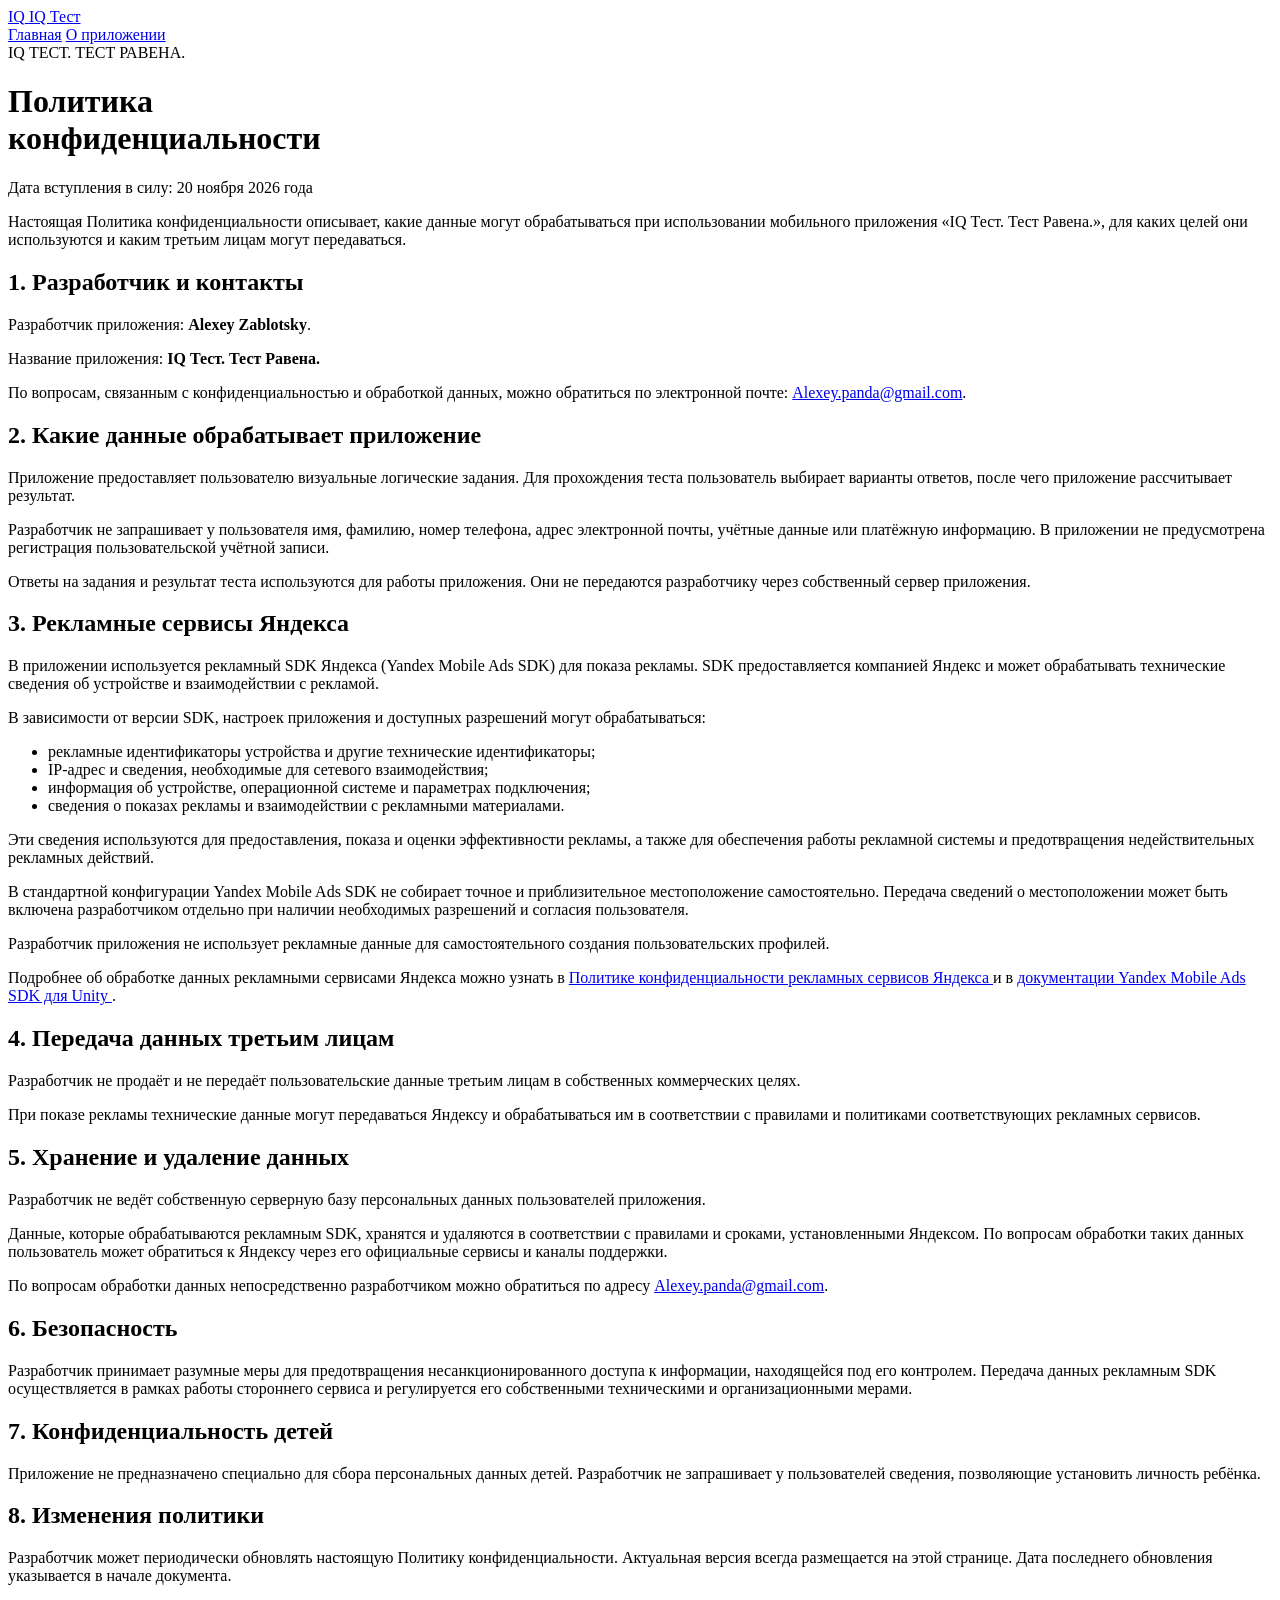
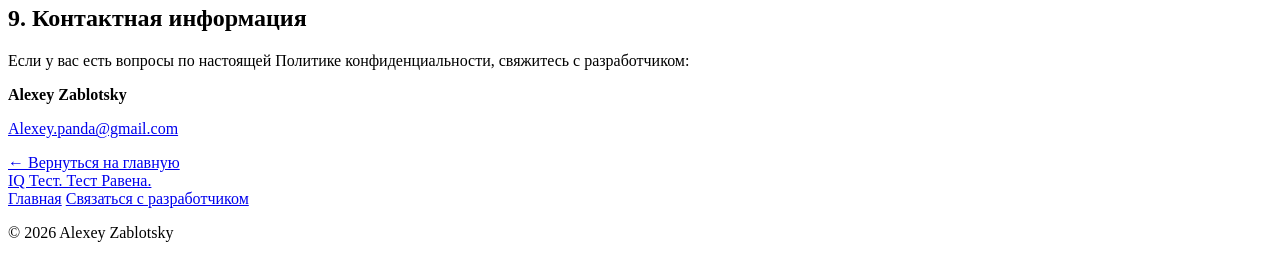
==== privacy.html @ af2efea8 "Add privacy policy for IQ Test application This file contains the privacy policy for the IQ Test app" ====
<!DOCTYPE html>
<html lang="ru">
<head>
  <meta charset="UTF-8">
  <meta name="viewport" content="width=device-width, initial-scale=1">
  <meta name="theme-color" content="#28549a">
  <meta name="description" content="Политика конфиденциальности приложения IQ Тест. Тест Равена.">
  <title>Политика конфиденциальности — IQ Тест. Тест Равена.</title>
  <link rel="stylesheet" href="style.css">
</head>
<body>
  <header class="header">
    <a class="brand" href="index.html">
      <span class="brand-mark">IQ</span>
      <span>IQ Тест</span>
    </a>
    <nav class="nav">
      <a href="index.html">Главная</a>
      <a href="index.html#about">О приложении</a>
    </nav>
  </header>

  <main class="policy-main">
    <div class="policy-intro">
      <span class="section-number">IQ ТЕСТ. ТЕСТ РАВЕНА.</span>
      <h1>Политика<br><span>конфиденциальности</span></h1>
      <p class="policy-date">Дата вступления в силу: 20 ноября 2026 года</p>
    </div>

    <article class="policy-content">
      <p class="policy-lead">
        Настоящая Политика конфиденциальности описывает, какие данные могут
        обрабатываться при использовании мобильного приложения
        «IQ Тест. Тест Равена.», для каких целей они используются и каким
        третьим лицам могут передаваться.
      </p>

      <section>
        <h2>1. Разработчик и контакты</h2>
        <p>Разработчик приложения: <strong>Alexey Zablotsky</strong>.</p>
        <p>Название приложения: <strong>IQ Тест. Тест Равена.</strong></p>
        <p>
          По вопросам, связанным с конфиденциальностью и обработкой данных,
          можно обратиться по электронной почте:
          <a href="mailto:Alexey.panda@gmail.com">Alexey.panda@gmail.com</a>.
        </p>
      </section>

      <section>
        <h2>2. Какие данные обрабатывает приложение</h2>
        <p>
          Приложение предоставляет пользователю визуальные логические задания.
          Для прохождения теста пользователь выбирает варианты ответов,
          после чего приложение рассчитывает результат.
        </p>
        <p>
          Разработчик не запрашивает у пользователя имя, фамилию, номер телефона,
          адрес электронной почты, учётные данные или платёжную информацию.
          В приложении не предусмотрена регистрация пользовательской учётной записи.
        </p>
        <p>
          Ответы на задания и результат теста используются для работы приложения.
          Они не передаются разработчику через собственный сервер приложения.
        </p>
      </section>

      <section>
        <h2>3. Рекламные сервисы Яндекса</h2>
        <p>
          В приложении используется рекламный SDK Яндекса
          (Yandex Mobile Ads SDK) для показа рекламы.
          SDK предоставляется компанией Яндекс и может обрабатывать технические
          сведения об устройстве и взаимодействии с рекламой.
        </p>
        <p>В зависимости от версии SDK, настроек приложения и доступных разрешений могут обрабатываться:</p>
        <ul>
          <li>рекламные идентификаторы устройства и другие технические идентификаторы;</li>
          <li>IP-адрес и сведения, необходимые для сетевого взаимодействия;</li>
          <li>информация об устройстве, операционной системе и параметрах подключения;</li>
          <li>сведения о показах рекламы и взаимодействии с рекламными материалами.</li>
        </ul>
        <p>
          Эти сведения используются для предоставления, показа и оценки эффективности
          рекламы, а также для обеспечения работы рекламной системы и предотвращения
          недействительных рекламных действий.
        </p>
        <p>
          В стандартной конфигурации Yandex Mobile Ads SDK не собирает точное
          и приблизительное местоположение самостоятельно. Передача сведений
          о местоположении может быть включена разработчиком отдельно при наличии
          необходимых разрешений и согласия пользователя.
        </p>
        <p>
          Разработчик приложения не использует рекламные данные для самостоятельного
          создания пользовательских профилей.
        </p>
        <p>
          Подробнее об обработке данных рекламными сервисами Яндекса можно узнать
          в
          <a href="https://yandex.com/legal/international_ads_privacy_policy/"
             target="_blank" rel="noopener noreferrer">
            Политике конфиденциальности рекламных сервисов Яндекса
          </a>
          и в
          <a href="https://ads.yandex.com/helpcenter/ru/dev/unity"
             target="_blank" rel="noopener noreferrer">
            документации Yandex Mobile Ads SDK для Unity
          </a>.
        </p>
      </section>

      <section>
        <h2>4. Передача данных третьим лицам</h2>
        <p>
          Разработчик не продаёт и не передаёт пользовательские данные третьим
          лицам в собственных коммерческих целях.
        </p>
        <p>
          При показе рекламы технические данные могут передаваться Яндексу
          и обрабатываться им в соответствии с правилами и политиками
          соответствующих рекламных сервисов.
        </p>
      </section>

      <section>
        <h2>5. Хранение и удаление данных</h2>
        <p>
          Разработчик не ведёт собственную серверную базу персональных данных
          пользователей приложения.
        </p>
        <p>
          Данные, которые обрабатываются рекламным SDK, хранятся и удаляются
          в соответствии с правилами и сроками, установленными Яндексом.
          По вопросам обработки таких данных пользователь может обратиться
          к Яндексу через его официальные сервисы и каналы поддержки.
        </p>
        <p>
          По вопросам обработки данных непосредственно разработчиком можно
          обратиться по адресу
          <a href="mailto:Alexey.panda@gmail.com">Alexey.panda@gmail.com</a>.
        </p>
      </section>

      <section>
        <h2>6. Безопасность</h2>
        <p>
          Разработчик принимает разумные меры для предотвращения несанкционированного
          доступа к информации, находящейся под его контролем. Передача данных
          рекламным SDK осуществляется в рамках работы стороннего сервиса
          и регулируется его собственными техническими и организационными мерами.
        </p>
      </section>

      <section>
        <h2>7. Конфиденциальность детей</h2>
        <p>
          Приложение не предназначено специально для сбора персональных данных
          детей. Разработчик не запрашивает у пользователей сведения,
          позволяющие установить личность ребёнка.
        </p>
      </section>

      <section>
        <h2>8. Изменения политики</h2>
        <p>
          Разработчик может периодически обновлять настоящую Политику
          конфиденциальности. Актуальная версия всегда размещается на этой странице.
          Дата последнего обновления указывается в начале документа.
        </p>
      </section>

      <section>
        <h2>9. Контактная информация</h2>
        <p>
          Если у вас есть вопросы по настоящей Политике конфиденциальности,
          свяжитесь с разработчиком:
        </p>
        <p><strong>Alexey Zablotsky</strong></p>
        <p><a href="mailto:Alexey.panda@gmail.com">Alexey.panda@gmail.com</a></p>
      </section>
    </article>

    <a class="back-link" href="index.html">← Вернуться на главную</a>
  </main>

  <footer class="footer">
    <a class="footer-brand" href="index.html">IQ Тест. Тест Равена.</a>
    <div class="footer-links">
      <a href="index.html">Главная</a>
      <a href="mailto:Alexey.panda@gmail.com">Связаться с разработчиком</a>
    </div>
    <p>© 2026 Alexey Zablotsky</p>
  </footer>
</body>
</html>
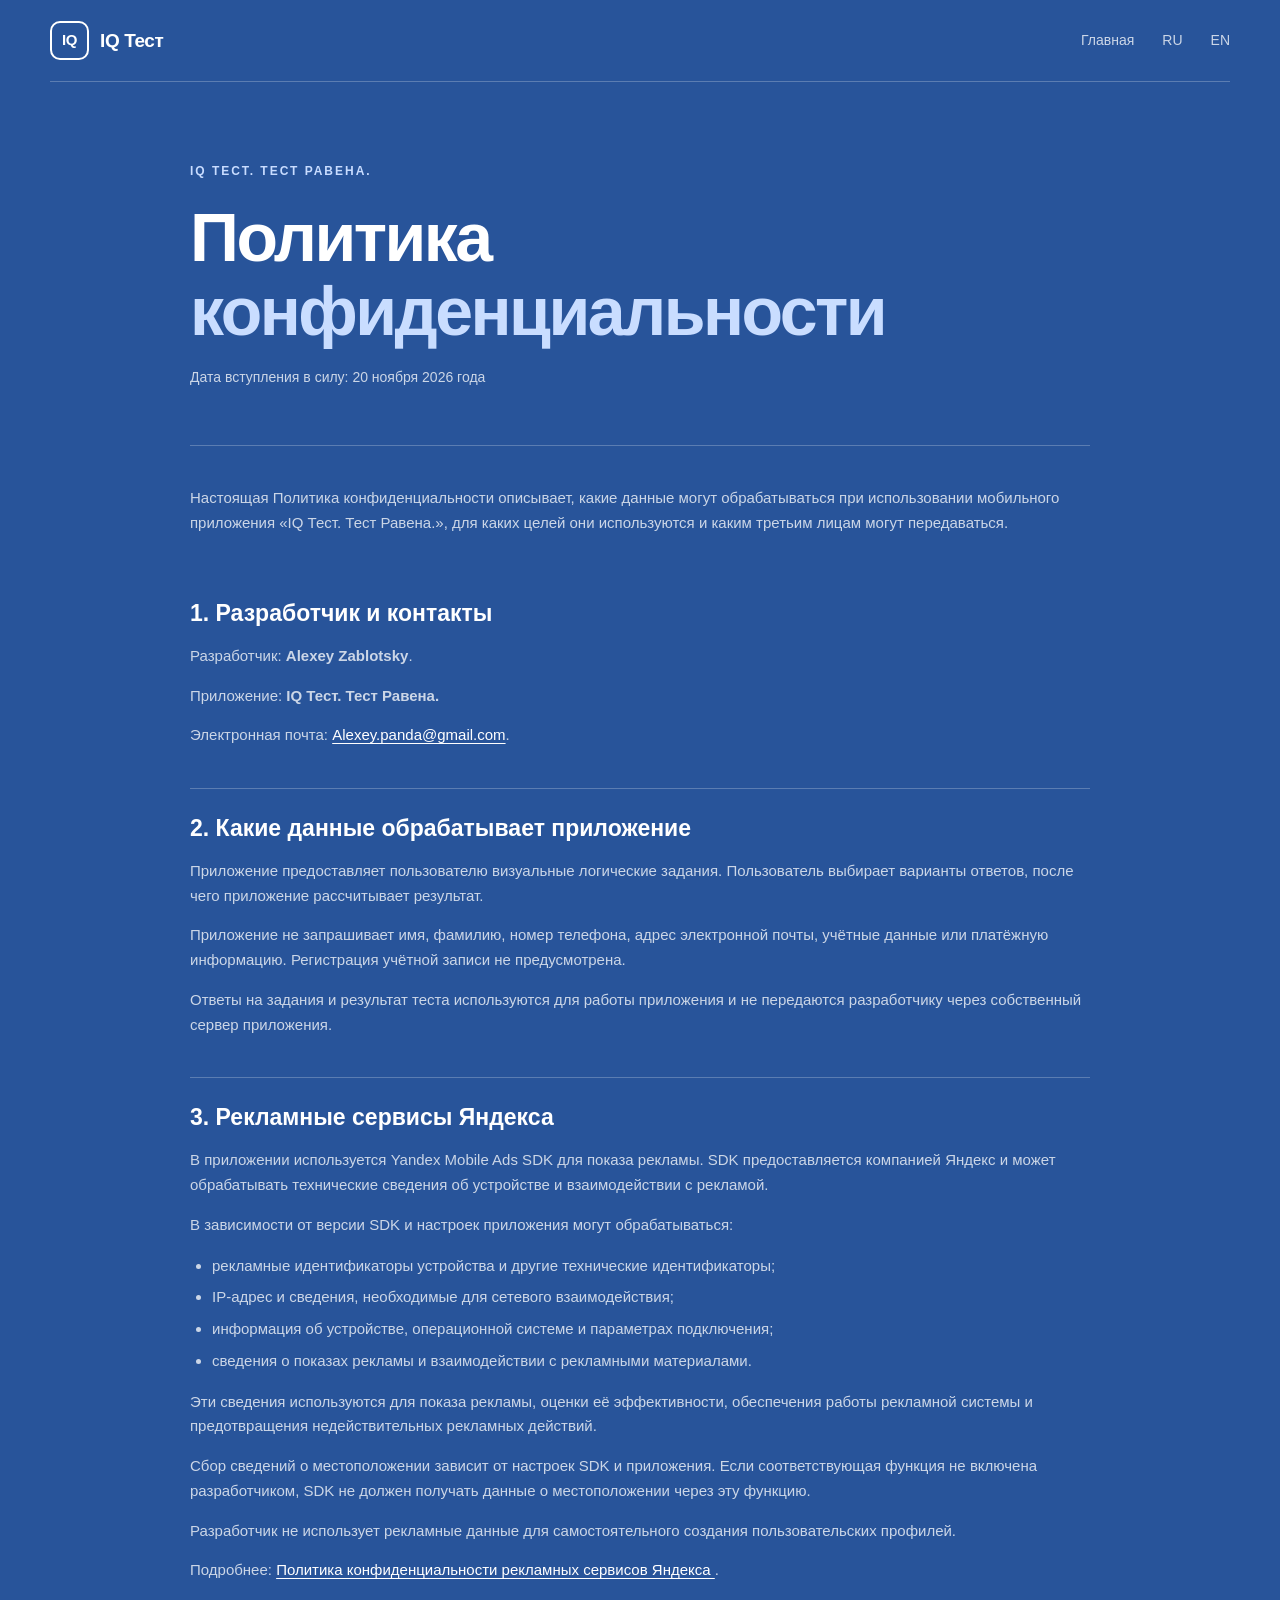
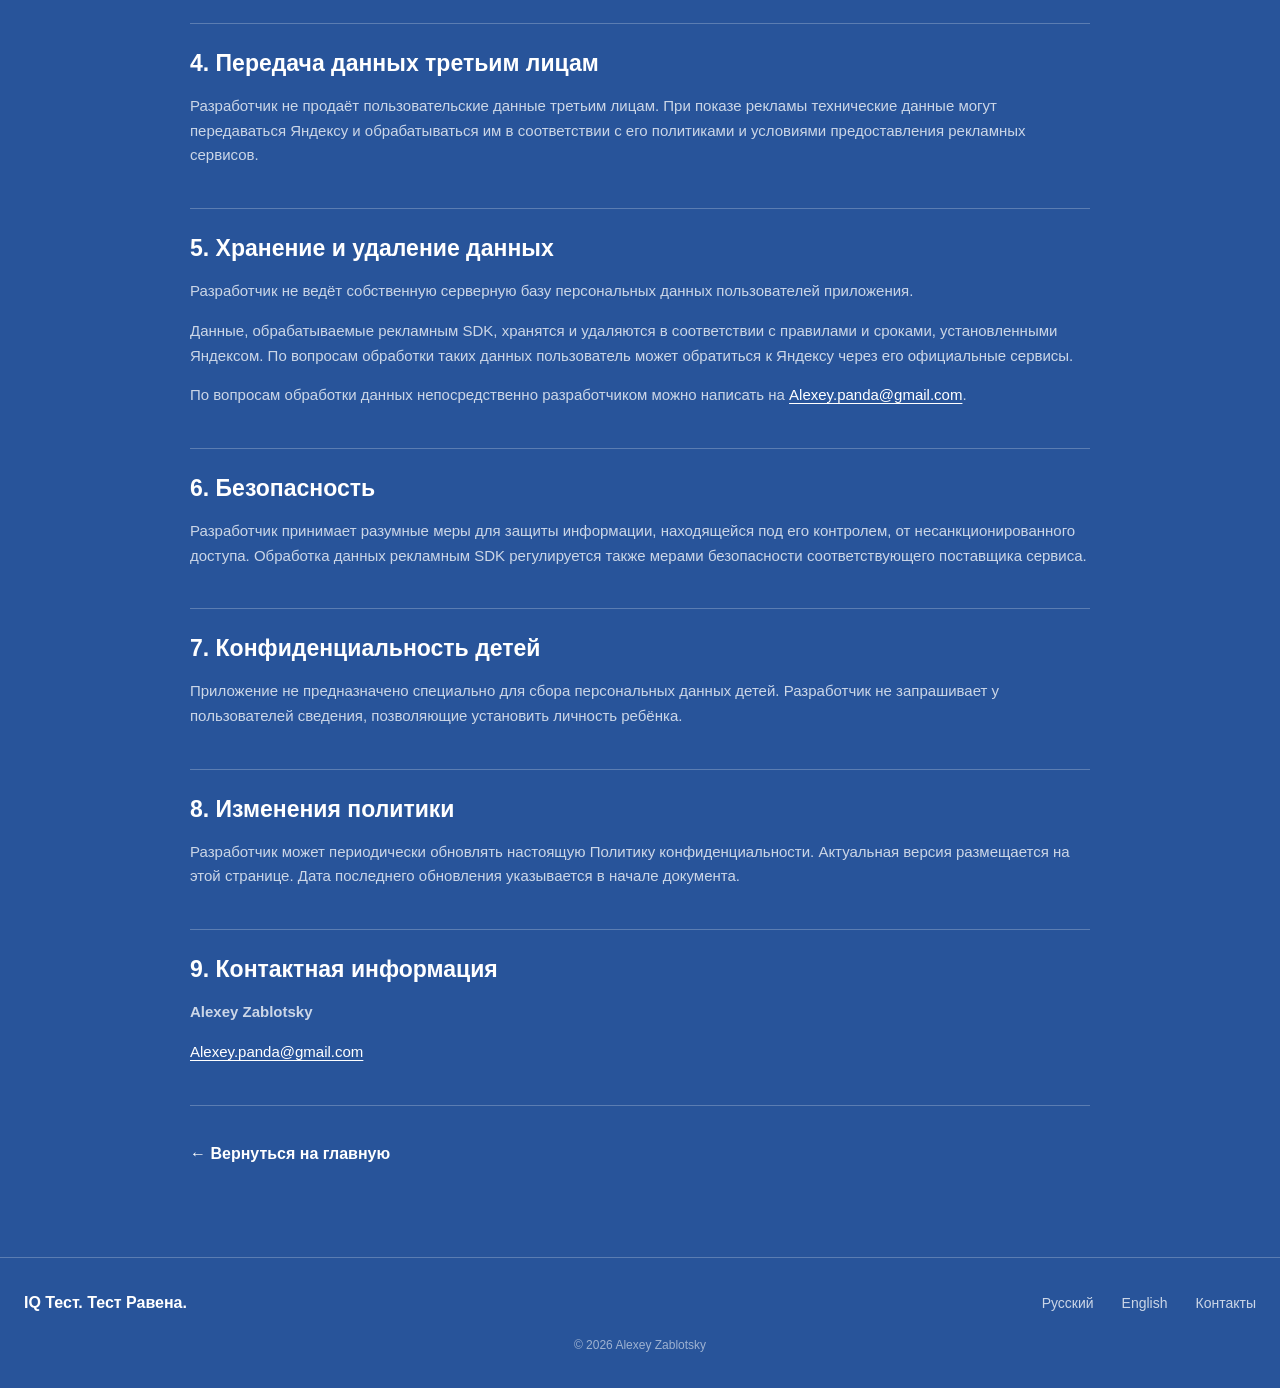
==== commit e2fc106f: "Update privacy policy content and links" ====
--- a/privacy.html
+++ b/privacy.html
@@ -16,7 +16,8 @@
     </a>
     <nav class="nav">
       <a href="index.html">Главная</a>
-      <a href="index.html#about">О приложении</a>
+      <a href="privacy.html" class="active-language">RU</a>
+      <a href="privacy-en.html">EN</a>
     </nav>
   </header>
 
@@ -37,11 +38,9 @@
 
       <section>
         <h2>1. Разработчик и контакты</h2>
-        <p>Разработчик приложения: <strong>Alexey Zablotsky</strong>.</p>
-        <p>Название приложения: <strong>IQ Тест. Тест Равена.</strong></p>
-        <p>
-          По вопросам, связанным с конфиденциальностью и обработкой данных,
-          можно обратиться по электронной почте:
+        <p>Разработчик: <strong>Alexey Zablotsky</strong>.</p>
+        <p>Приложение: <strong>IQ Тест. Тест Равена.</strong></p>
+        <p>Электронная почта:
           <a href="mailto:Alexey.panda@gmail.com">Alexey.panda@gmail.com</a>.
         </p>
       </section>
@@ -50,29 +49,28 @@
         <h2>2. Какие данные обрабатывает приложение</h2>
         <p>
           Приложение предоставляет пользователю визуальные логические задания.
-          Для прохождения теста пользователь выбирает варианты ответов,
-          после чего приложение рассчитывает результат.
+          Пользователь выбирает варианты ответов, после чего приложение
+          рассчитывает результат.
         </p>
         <p>
-          Разработчик не запрашивает у пользователя имя, фамилию, номер телефона,
+          Приложение не запрашивает имя, фамилию, номер телефона,
           адрес электронной почты, учётные данные или платёжную информацию.
-          В приложении не предусмотрена регистрация пользовательской учётной записи.
+          Регистрация учётной записи не предусмотрена.
         </p>
         <p>
-          Ответы на задания и результат теста используются для работы приложения.
-          Они не передаются разработчику через собственный сервер приложения.
+          Ответы на задания и результат теста используются для работы приложения
+          и не передаются разработчику через собственный сервер приложения.
         </p>
       </section>
 
       <section>
         <h2>3. Рекламные сервисы Яндекса</h2>
         <p>
-          В приложении используется рекламный SDK Яндекса
-          (Yandex Mobile Ads SDK) для показа рекламы.
+          В приложении используется Yandex Mobile Ads SDK для показа рекламы.
           SDK предоставляется компанией Яндекс и может обрабатывать технические
           сведения об устройстве и взаимодействии с рекламой.
         </p>
-        <p>В зависимости от версии SDK, настроек приложения и доступных разрешений могут обрабатываться:</p>
+        <p>В зависимости от версии SDK и настроек приложения могут обрабатываться:</p>
         <ul>
           <li>рекламные идентификаторы устройства и другие технические идентификаторы;</li>
           <li>IP-адрес и сведения, необходимые для сетевого взаимодействия;</li>
@@ -80,31 +78,24 @@
           <li>сведения о показах рекламы и взаимодействии с рекламными материалами.</li>
         </ul>
         <p>
-          Эти сведения используются для предоставления, показа и оценки эффективности
-          рекламы, а также для обеспечения работы рекламной системы и предотвращения
-          недействительных рекламных действий.
+          Эти сведения используются для показа рекламы, оценки её эффективности,
+          обеспечения работы рекламной системы и предотвращения недействительных
+          рекламных действий.
         </p>
         <p>
-          В стандартной конфигурации Yandex Mobile Ads SDK не собирает точное
-          и приблизительное местоположение самостоятельно. Передача сведений
-          о местоположении может быть включена разработчиком отдельно при наличии
-          необходимых разрешений и согласия пользователя.
+          Сбор сведений о местоположении зависит от настроек SDK и приложения.
+          Если соответствующая функция не включена разработчиком, SDK не должен
+          получать данные о местоположении через эту функцию.
         </p>
         <p>
-          Разработчик приложения не использует рекламные данные для самостоятельного
+          Разработчик не использует рекламные данные для самостоятельного
           создания пользовательских профилей.
         </p>
         <p>
-          Подробнее об обработке данных рекламными сервисами Яндекса можно узнать
-          в
+          Подробнее:
           <a href="https://yandex.com/legal/international_ads_privacy_policy/"
              target="_blank" rel="noopener noreferrer">
-            Политике конфиденциальности рекламных сервисов Яндекса
-          </a>
-          и в
-          <a href="https://ads.yandex.com/helpcenter/ru/dev/unity"
-             target="_blank" rel="noopener noreferrer">
-            документации Yandex Mobile Ads SDK для Unity
+            Политика конфиденциальности рекламных сервисов Яндекса
           </a>.
         </p>
       </section>
@@ -112,13 +103,10 @@
       <section>
         <h2>4. Передача данных третьим лицам</h2>
         <p>
-          Разработчик не продаёт и не передаёт пользовательские данные третьим
-          лицам в собственных коммерческих целях.
-        </p>
-        <p>
+          Разработчик не продаёт пользовательские данные третьим лицам.
           При показе рекламы технические данные могут передаваться Яндексу
-          и обрабатываться им в соответствии с правилами и политиками
-          соответствующих рекламных сервисов.
+          и обрабатываться им в соответствии с его политиками и условиями
+          предоставления рекламных сервисов.
         </p>
       </section>
 
@@ -129,14 +117,14 @@
           пользователей приложения.
         </p>
         <p>
-          Данные, которые обрабатываются рекламным SDK, хранятся и удаляются
+          Данные, обрабатываемые рекламным SDK, хранятся и удаляются
           в соответствии с правилами и сроками, установленными Яндексом.
           По вопросам обработки таких данных пользователь может обратиться
-          к Яндексу через его официальные сервисы и каналы поддержки.
+          к Яндексу через его официальные сервисы.
         </p>
         <p>
           По вопросам обработки данных непосредственно разработчиком можно
-          обратиться по адресу
+          написать на
           <a href="mailto:Alexey.panda@gmail.com">Alexey.panda@gmail.com</a>.
         </p>
       </section>
@@ -144,10 +132,10 @@
       <section>
         <h2>6. Безопасность</h2>
         <p>
-          Разработчик принимает разумные меры для предотвращения несанкционированного
-          доступа к информации, находящейся под его контролем. Передача данных
-          рекламным SDK осуществляется в рамках работы стороннего сервиса
-          и регулируется его собственными техническими и организационными мерами.
+          Разработчик принимает разумные меры для защиты информации,
+          находящейся под его контролем, от несанкционированного доступа.
+          Обработка данных рекламным SDK регулируется также мерами безопасности
+          соответствующего поставщика сервиса.
         </p>
       </section>
 
@@ -164,17 +152,13 @@
         <h2>8. Изменения политики</h2>
         <p>
           Разработчик может периодически обновлять настоящую Политику
-          конфиденциальности. Актуальная версия всегда размещается на этой странице.
+          конфиденциальности. Актуальная версия размещается на этой странице.
           Дата последнего обновления указывается в начале документа.
         </p>
       </section>
 
       <section>
         <h2>9. Контактная информация</h2>
-        <p>
-          Если у вас есть вопросы по настоящей Политике конфиденциальности,
-          свяжитесь с разработчиком:
-        </p>
         <p><strong>Alexey Zablotsky</strong></p>
         <p><a href="mailto:Alexey.panda@gmail.com">Alexey.panda@gmail.com</a></p>
       </section>
@@ -186,8 +170,9 @@
   <footer class="footer">
     <a class="footer-brand" href="index.html">IQ Тест. Тест Равена.</a>
     <div class="footer-links">
-      <a href="index.html">Главная</a>
-      <a href="mailto:Alexey.panda@gmail.com">Связаться с разработчиком</a>
+      <a href="privacy.html">Русский</a>
+      <a href="privacy-en.html">English</a>
+      <a href="mailto:Alexey.panda@gmail.com">Контакты</a>
     </div>
     <p>© 2026 Alexey Zablotsky</p>
   </footer>
--- a/style.css
+++ b/style.css
@@ -0,0 +1,664 @@
+:root {
+  --blue: #28549a;
+  --blue-dark: #1d417d;
+  --blue-light: #3b69ad;
+  --white: #ffffff;
+  --muted: rgba(255, 255, 255, 0.76);
+  --line: rgba(255, 255, 255, 0.24);
+  --panel: rgba(255, 255, 255, 0.075);
+}
+
+* {
+  box-sizing: border-box;
+}
+
+html {
+  scroll-behavior: smooth;
+  scroll-padding-top: 90px;
+}
+
+body {
+  margin: 0;
+  background: var(--blue);
+  color: var(--white);
+  font-family: -apple-system, BlinkMacSystemFont, "Segoe UI", Roboto,
+    Arial, sans-serif;
+  line-height: 1.65;
+}
+
+a {
+  color: inherit;
+}
+
+.header {
+  width: min(1180px, calc(100% - 48px));
+  min-height: 82px;
+  margin: 0 auto;
+  display: flex;
+  align-items: center;
+  justify-content: space-between;
+  gap: 24px;
+  border-bottom: 1px solid var(--line);
+}
+
+.brand {
+  display: inline-flex;
+  align-items: center;
+  gap: 11px;
+  text-decoration: none;
+  font-size: 19px;
+  font-weight: 700;
+  letter-spacing: -0.4px;
+}
+
+.brand-mark {
+  display: grid;
+  place-items: center;
+  width: 39px;
+  height: 39px;
+  border: 2px solid white;
+  border-radius: 10px;
+  font-size: 15px;
+}
+
+.nav,
+.footer-links {
+  display: flex;
+  align-items: center;
+  gap: 28px;
+}
+
+.nav a,
+.footer-links a {
+  color: var(--muted);
+  font-size: 14px;
+  text-decoration: none;
+  transition: color 0.2s ease;
+}
+
+.nav a:hover,
+.footer-links a:hover {
+  color: white;
+}
+
+.hero {
+  position: relative;
+  isolation: isolate;
+  overflow: hidden;
+  min-height: 620px;
+  width: min(1180px, calc(100% - 48px));
+  margin: 0 auto;
+  padding: 95px 0 105px;
+  display: grid;
+  grid-template-columns: 1fr 0.9fr;
+  align-items: center;
+  gap: 65px;
+}
+
+.hero-content {
+  position: relative;
+  z-index: 2;
+}
+
+.eyebrow,
+.section-number {
+  color: #c8dcff;
+  font-size: 12px;
+  font-weight: 700;
+  letter-spacing: 2px;
+  text-transform: uppercase;
+}
+
+.hero h1 {
+  margin: 20px 0 22px;
+  font-size: clamp(52px, 7vw, 86px);
+  line-height: 1.04;
+  font-weight: 750;
+  letter-spacing: -3.5px;
+}
+
+.hero h1 span,
+.policy-intro h1 span {
+  color: #c9ddff;
+}
+
+.hero-description {
+  max-width: 480px;
+  margin: 0;
+  color: var(--muted);
+  font-size: 19px;
+  line-height: 1.65;
+}
+
+.primary-button {
+  display: inline-flex;
+  align-items: center;
+  gap: 26px;
+  margin-top: 36px;
+  padding: 13px 22px;
+  border: 2px solid white;
+  border-radius: 10px;
+  text-decoration: none;
+  font-size: 17px;
+  transition: background 0.2s ease, color 0.2s ease;
+}
+
+.primary-button:hover {
+  background: white;
+  color: var(--blue);
+}
+
+.primary-button span {
+  font-size: 22px;
+}
+
+.hero-art {
+  position: relative;
+  z-index: 2;
+  width: 100%;
+  max-width: 470px;
+  margin: 0 auto;
+  padding: 25px;
+  border: 1px solid rgba(255, 255, 255, 0.5);
+  border-radius: 18px;
+  background: rgba(17, 49, 103, 0.22);
+  box-shadow: 0 25px 70px rgba(9, 31, 69, 0.18);
+  transform: rotate(2deg);
+}
+
+.art-top {
+  display: flex;
+  justify-content: space-between;
+  margin-bottom: 18px;
+  font-size: 21px;
+  font-weight: 700;
+}
+
+.art-counter {
+  color: var(--muted);
+  font-size: 15px;
+}
+
+.matrix {
+  position: relative;
+  height: 190px;
+  overflow: hidden;
+  border: 1px solid white;
+}
+
+.matrix-pattern {
+  position: absolute;
+  inset: 0;
+  background-image:
+    linear-gradient(90deg, transparent 45%, white 46%, white 49%, transparent 50%),
+    linear-gradient(0deg, transparent 45%, white 46%, white 49%, transparent 50%);
+  background-size: 24px 24px;
+  opacity: 0.7;
+}
+
+.matrix-gap {
+  position: absolute;
+  right: 0;
+  top: 34%;
+  width: 34%;
+  height: 48%;
+  background: var(--blue);
+  border: 1px solid white;
+  border-right: 0;
+  border-radius: 0 48% 48% 0;
+}
+
+.matrix-piece {
+  position: absolute;
+  right: -1px;
+  top: 20%;
+  width: 70%;
+  height: 60%;
+  border: 1px solid white;
+  border-radius: 0 45% 45% 0;
+  opacity: 0.85;
+}
+
+.art-caption {
+  margin: 19px 0 13px;
+  text-align: center;
+  font-size: 15px;
+  color: var(--muted);
+}
+
+.answers {
+  display: grid;
+  grid-template-columns: repeat(3, 1fr);
+  gap: 12px;
+}
+
+.answer {
+  height: 47px;
+  border: 1px solid white;
+  border-radius: 3px 17px 17px 3px;
+  background-color: transparent;
+}
+
+.answer-lines {
+  background: repeating-linear-gradient(45deg, transparent 0 8px, white 9px 12px);
+}
+
+.answer-check {
+  background-color: white;
+  background-image:
+    linear-gradient(90deg, var(--blue) 50%, transparent 50%),
+    linear-gradient(var(--blue) 50%, transparent 50%);
+  background-size: 20px 20px;
+}
+
+.answer-pattern {
+  background: repeating-linear-gradient(0deg, transparent 0 7px, white 8px 9px);
+}
+
+.answer-cross {
+  background:
+    linear-gradient(45deg, transparent 47%, white 48% 51%, transparent 52%),
+    linear-gradient(-45deg, transparent 47%, white 48% 51%, transparent 52%);
+}
+
+.hero-decoration {
+  position: absolute;
+  z-index: 0;
+  border: 1px solid rgba(255, 255, 255, 0.1);
+  transform: rotate(45deg);
+}
+
+.decoration-one {
+  width: 180px;
+  height: 180px;
+  right: -100px;
+  top: 45px;
+}
+
+.decoration-two {
+  width: 100px;
+  height: 100px;
+  left: 40%;
+  bottom: -55px;
+}
+
+.section {
+  width: min(1180px, calc(100% - 48px));
+  margin: 0 auto;
+  padding: 85px 0;
+  border-top: 1px solid var(--line);
+}
+
+.section-heading {
+  max-width: 760px;
+  margin-bottom: 42px;
+}
+
+.section-heading h2,
+.contact-section h2 {
+  margin: 14px 0 0;
+  font-size: clamp(30px, 4vw, 48px);
+  line-height: 1.2;
+  letter-spacing: -1.4px;
+}
+
+.about-grid {
+  display: grid;
+  grid-template-columns: 1.4fr 0.8fr;
+  gap: 70px;
+  align-items: start;
+}
+
+.about-text {
+  max-width: 690px;
+  color: var(--muted);
+  font-size: 17px;
+}
+
+.about-text p:first-child {
+  margin-top: 0;
+}
+
+.info-card,
+.feature-card {
+  padding: 28px;
+  border: 1px solid var(--line);
+  border-radius: 14px;
+  background: var(--panel);
+}
+
+.info-icon {
+  color: #d0e1ff;
+  font-size: 48px;
+  font-weight: 750;
+  line-height: 1.2;
+}
+
+.info-card h3,
+.feature-card h3 {
+  margin: 13px 0 7px;
+  font-size: 20px;
+}
+
+.info-card p,
+.feature-card p {
+  margin: 0;
+  color: var(--muted);
+  font-size: 15px;
+}
+
+.features-section {
+  padding-bottom: 95px;
+}
+
+.features-grid {
+  display: grid;
+  grid-template-columns: repeat(3, 1fr);
+  gap: 18px;
+}
+
+.feature-icon {
+  display: grid;
+  place-items: center;
+  width: 48px;
+  height: 48px;
+  border: 1px solid rgba(255, 255, 255, 0.7);
+  border-radius: 12px;
+  font-size: 25px;
+}
+
+.disclaimer {
+  width: min(1180px, calc(100% - 48px));
+  margin: 0 auto 90px;
+  padding: 25px 30px;
+  display: flex;
+  gap: 20px;
+  border: 1px solid var(--line);
+  border-radius: 14px;
+  background: rgba(15, 43, 91, 0.22);
+}
+
+.disclaimer-mark {
+  flex: 0 0 34px;
+  display: grid;
+  place-items: center;
+  width: 34px;
+  height: 34px;
+  border: 1px solid white;
+  border-radius: 50%;
+  font-weight: 700;
+}
+
+.disclaimer h3 {
+  margin: 0 0 5px;
+  font-size: 17px;
+}
+
+.disclaimer p {
+  margin: 0;
+  color: var(--muted);
+  font-size: 14px;
+}
+
+.contact-section {
+  width: min(1180px, calc(100% - 48px));
+  margin: 0 auto;
+  padding: 0 0 90px;
+}
+
+.contact-section p {
+  max-width: 550px;
+  color: var(--muted);
+}
+
+.email-link {
+  display: inline-block;
+  margin-top: 8px;
+  font-size: 18px;
+  text-decoration-thickness: 1px;
+  text-underline-offset: 5px;
+}
+
+.footer {
+  padding: 32px 24px;
+  border-top: 1px solid var(--line);
+  display: flex;
+  flex-wrap: wrap;
+  justify-content: space-between;
+  align-items: center;
+  gap: 20px;
+}
+
+.footer-brand {
+  font-weight: 700;
+  text-decoration: none;
+}
+
+.footer p {
+  width: 100%;
+  margin: 0;
+  color: rgba(255, 255, 255, 0.55);
+  font-size: 12px;
+  text-align: center;
+}
+
+/* Страница политики */
+
+.policy-main {
+  width: min(900px, calc(100% - 48px));
+  margin: 0 auto;
+  padding: 75px 0 90px;
+}
+
+.policy-intro {
+  padding-bottom: 42px;
+  border-bottom: 1px solid var(--line);
+}
+
+.policy-intro h1 {
+  margin: 18px 0;
+  font-size: clamp(42px, 7vw, 68px);
+  line-height: 1.08;
+  letter-spacing: -2.5px;
+}
+
+.policy-date {
+  color: var(--muted);
+  font-size: 14px;
+}
+
+.policy-content {
+  padding-top: 25px;
+}
+
+.policy-lead {
+  margin-bottom: 38px;
+  color: white;
+  font-size: 18px;
+}
+
+.policy-content section {
+  padding: 25px 0;
+  border-bottom: 1px solid var(--line);
+}
+
+.policy-content h2 {
+  margin: 0 0 13px;
+  font-size: 23px;
+  line-height: 1.3;
+}
+
+.policy-content p,
+.policy-content li {
+  color: var(--muted);
+  font-size: 15px;
+}
+
+.policy-content ul {
+  padding-left: 22px;
+}
+
+.policy-content li {
+  margin: 7px 0;
+}
+
+.policy-content a {
+  color: white;
+  text-decoration-thickness: 1px;
+  text-underline-offset: 3px;
+}
+
+.back-link {
+  display: inline-block;
+  margin-top: 35px;
+  text-decoration: none;
+  font-weight: 600;
+}
+
+.back-link:hover {
+  text-decoration: underline;
+  text-underline-offset: 5px;
+}
+
+@media (max-width: 800px) {
+  .hero {
+    grid-template-columns: 1fr;
+    gap: 55px;
+    padding: 75px 0;
+  }
+
+  .hero-art {
+    max-width: 520px;
+    transform: none;
+  }
+
+  .about-grid {
+    grid-template-columns: 1fr;
+    gap: 25px;
+  }
+
+  .features-grid {
+    grid-template-columns: 1fr;
+  }
+
+  .info-card {
+    max-width: 100%;
+  }
+}
+
+@media (max-width: 600px) {
+  .header {
+    width: calc(100% - 36px);
+    min-height: 70px;
+  }
+
+  .nav {
+    gap: 13px;
+  }
+
+  .nav a {
+    font-size: 12px;
+  }
+
+  .nav a:nth-child(2) {
+    display: none;
+  }
+
+  .brand {
+    font-size: 16px;
+  }
+
+  .brand-mark {
+    width: 34px;
+    height: 34px;
+  }
+
+  .hero,
+  .section,
+  .contact-section,
+  .disclaimer {
+    width: calc(100% - 36px);
+  }
+
+  .hero {
+    min-height: auto;
+    padding: 70px 0;
+  }
+
+  .hero h1 {
+    font-size: clamp(48px, 13vw, 68px);
+    letter-spacing: -2px;
+  }
+
+  .hero-description {
+    font-size: 16px;
+  }
+
+  .hero-art {
+    padding: 17px;
+  }
+
+  .matrix {
+    height: 155px;
+  }
+
+  .section {
+    padding: 65px 0;
+  }
+
+  .section-heading h2,
+  .contact-section h2 {
+    font-size: 32px;
+  }
+
+  .about-text {
+    font-size: 15px;
+  }
+
+  .disclaimer {
+    margin-bottom: 65px;
+    padding: 20px;
+    gap: 13px;
+  }
+
+  .policy-main {
+    width: calc(100% - 36px);
+    padding: 55px 0 70px;
+  }
+
+  .policy-intro h1 {
+    font-size: 42px;
+    letter-spacing: -1.5px;
+  }
+
+  .policy-content h2 {
+    font-size: 20px;
+  }
+
+  .policy-content p,
+  .policy-content li {
+    font-size: 14px;
+  }
+
+  .footer {
+    flex-direction: column;
+    text-align: center;
+  }
+
+  .footer-links {
+    flex-direction: column;
+    gap: 10px;
+  }
+}
+
+@media (prefers-reduced-motion: reduce) {
+  html {
+    scroll-behavior: auto;
+  }
+
+  *,
+  *::before,
+  *::after {
+    transition-duration: 0.01ms !important;
+  }
+}
